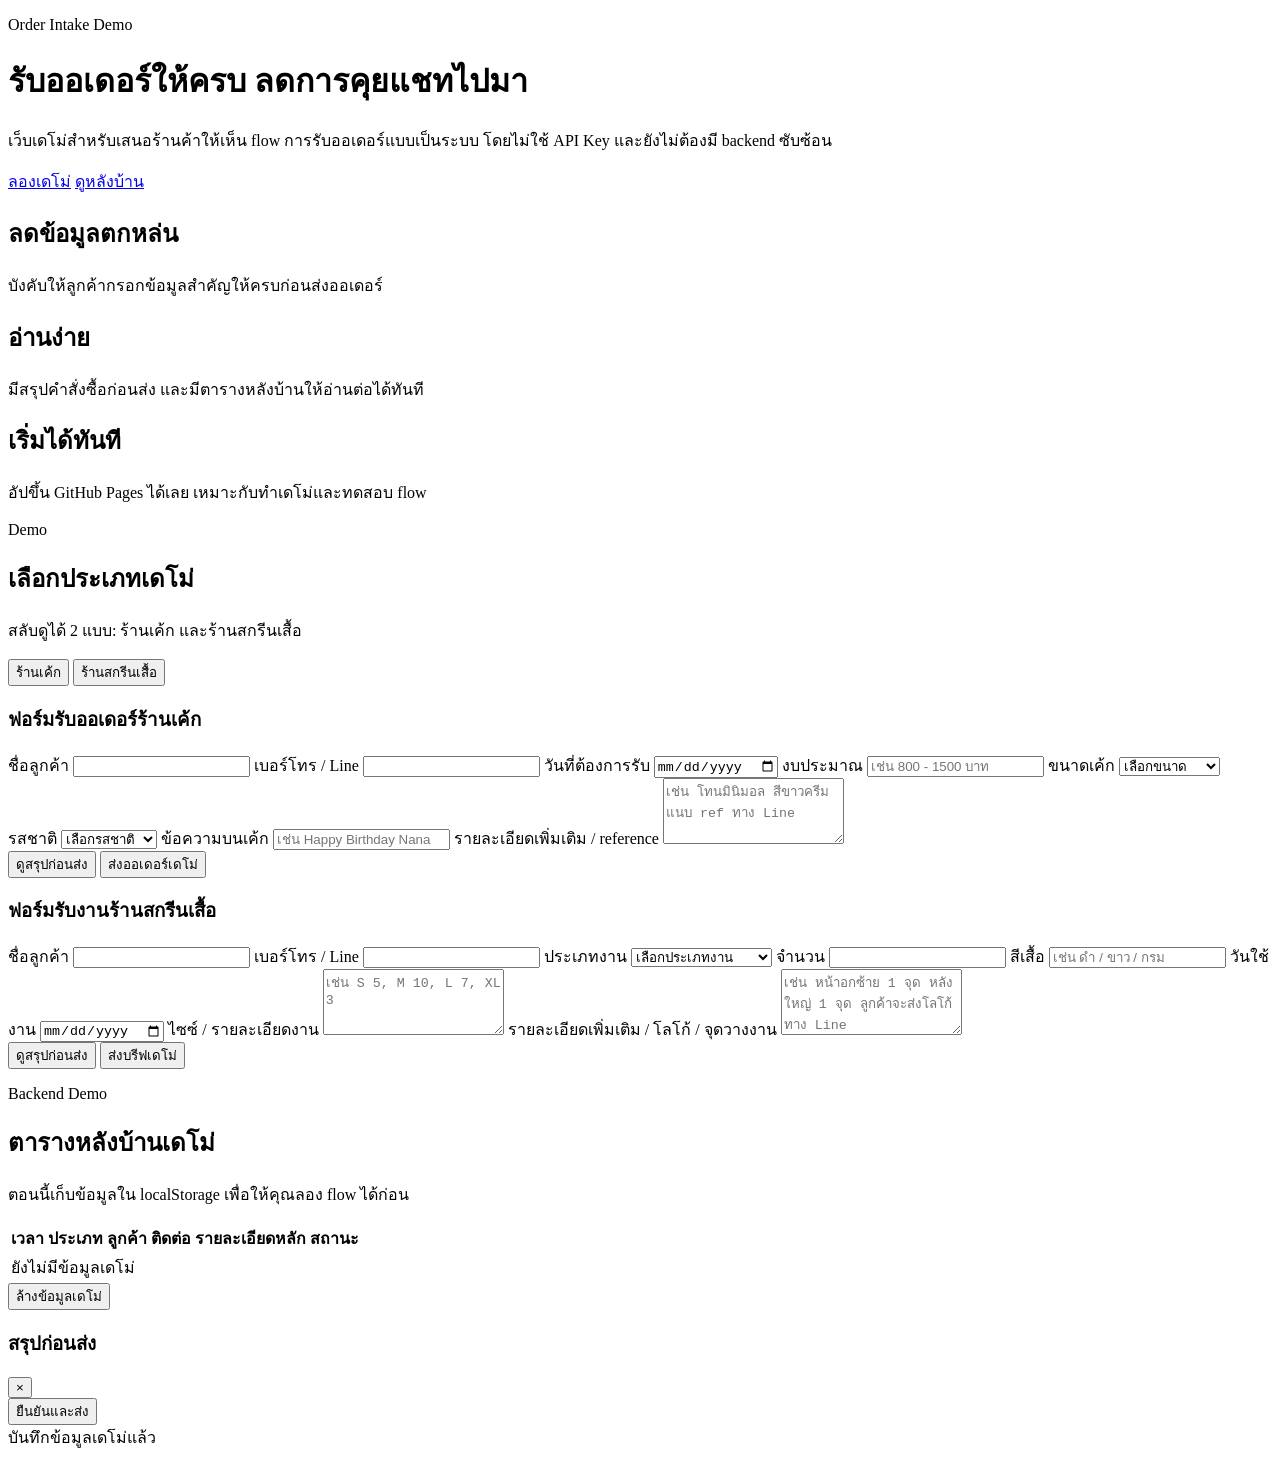
==== orderflow-demo.html @ e68b8a7e "Create orderflow-demo.html" ====
<!-- index.html -->
<!DOCTYPE html>
<html lang="th">
<head>
  <meta charset="UTF-8" />
  <meta name="viewport" content="width=device-width, initial-scale=1.0" />
  <title>OrderFlow Demo</title>
  <link rel="stylesheet" href="style.css" />
</head>
<body>
  <header class="site-header">
    <div class="container">
      <p class="eyebrow">Order Intake Demo</p>
      <h1>รับออเดอร์ให้ครบ ลดการคุยแชทไปมา</h1>
      <p class="lead">
        เว็บเดโม่สำหรับเสนอร้านค้าให้เห็น flow การรับออเดอร์แบบเป็นระบบ
        โดยไม่ใช้ API Key และยังไม่ต้องมี backend ซับซ้อน
      </p>
      <div class="hero-actions">
        <a href="#demo" class="btn btn-primary">ลองเดโม่</a>
        <a href="#backend" class="btn btn-secondary">ดูหลังบ้าน</a>
      </div>
    </div>
  </header>

  <main>
    <section class="section">
      <div class="container grid-3">
        <article class="card">
          <h2>ลดข้อมูลตกหล่น</h2>
          <p>บังคับให้ลูกค้ากรอกข้อมูลสำคัญให้ครบก่อนส่งออเดอร์</p>
        </article>
        <article class="card">
          <h2>อ่านง่าย</h2>
          <p>มีสรุปคำสั่งซื้อก่อนส่ง และมีตารางหลังบ้านให้อ่านต่อได้ทันที</p>
        </article>
        <article class="card">
          <h2>เริ่มได้ทันที</h2>
          <p>อัปขึ้น GitHub Pages ได้เลย เหมาะกับทำเดโม่และทดสอบ flow</p>
        </article>
      </div>
    </section>

    <section id="demo" class="section section-alt">
      <div class="container">
        <div class="section-head">
          <p class="eyebrow">Demo</p>
          <h2>เลือกประเภทเดโม่</h2>
          <p>สลับดูได้ 2 แบบ: ร้านเค้ก และร้านสกรีนเสื้อ</p>
        </div>

        <div class="tabs">
          <button class="tab active" data-target="cakeForm">ร้านเค้ก</button>
          <button class="tab" data-target="printForm">ร้านสกรีนเสื้อ</button>
        </div>

        <div class="demo-wrapper">
          <form id="cakeForm" class="order-form active">
            <h3>ฟอร์มรับออเดอร์ร้านเค้ก</h3>
            <div class="form-grid">
              <label>
                ชื่อลูกค้า
                <input type="text" name="customerName" required />
              </label>
              <label>
                เบอร์โทร / Line
                <input type="text" name="contact" required />
              </label>
              <label>
                วันที่ต้องการรับ
                <input type="date" name="pickupDate" required />
              </label>
              <label>
                งบประมาณ
                <input type="text" name="budget" placeholder="เช่น 800 - 1500 บาท" required />
              </label>
              <label>
                ขนาดเค้ก
                <select name="cakeSize" required>
                  <option value="">เลือกขนาด</option>
                  <option>1 ปอนด์</option>
                  <option>2 ปอนด์</option>
                  <option>3 ปอนด์</option>
                  <option>4 ปอนด์ขึ้นไป</option>
                </select>
              </label>
              <label>
                รสชาติ
                <select name="flavor" required>
                  <option value="">เลือกรสชาติ</option>
                  <option>วานิลลา</option>
                  <option>ช็อกโกแลต</option>
                  <option>สตรอว์เบอร์รี</option>
                  <option>มะพร้าว</option>
                  <option>อื่นๆ</option>
                </select>
              </label>
              <label class="full">
                ข้อความบนเค้ก
                <input type="text" name="messageOnCake" placeholder="เช่น Happy Birthday Nana" />
              </label>
              <label class="full">
                รายละเอียดเพิ่มเติม / reference
                <textarea name="notes" rows="4" placeholder="เช่น โทนมินิมอล สีขาวครีม แนบ ref ทาง Line"></textarea>
              </label>
            </div>

            <div class="form-actions">
              <button type="button" class="btn btn-secondary preview-btn">ดูสรุปก่อนส่ง</button>
              <button type="submit" class="btn btn-primary">ส่งออเดอร์เดโม่</button>
            </div>
          </form>

          <form id="printForm" class="order-form">
            <h3>ฟอร์มรับงานร้านสกรีนเสื้อ</h3>
            <div class="form-grid">
              <label>
                ชื่อลูกค้า
                <input type="text" name="customerName" required />
              </label>
              <label>
                เบอร์โทร / Line
                <input type="text" name="contact" required />
              </label>
              <label>
                ประเภทงาน
                <select name="jobType" required>
                  <option value="">เลือกประเภทงาน</option>
                  <option>สกรีนเสื้อยืด</option>
                  <option>เสื้อทีม / เสื้อกิจกรรม</option>
                  <option>เสื้อกีฬา</option>
                  <option>งานพิมพ์อื่นๆ</option>
                </select>
              </label>
              <label>
                จำนวน
                <input type="number" name="quantity" min="1" required />
              </label>
              <label>
                สีเสื้อ
                <input type="text" name="shirtColor" placeholder="เช่น ดำ / ขาว / กรม" required />
              </label>
              <label>
                วันใช้งาน
                <input type="date" name="deadline" required />
              </label>
              <label class="full">
                ไซซ์ / รายละเอียดงาน
                <textarea name="sizes" rows="4" placeholder="เช่น S 5, M 10, L 7, XL 3"></textarea>
              </label>
              <label class="full">
                รายละเอียดเพิ่มเติม / โลโก้ / จุดวางงาน
                <textarea name="notes" rows="4" placeholder="เช่น หน้าอกซ้าย 1 จุด หลังใหญ่ 1 จุด ลูกค้าจะส่งโลโก้ทาง Line"></textarea>
              </label>
            </div>

            <div class="form-actions">
              <button type="button" class="btn btn-secondary preview-btn">ดูสรุปก่อนส่ง</button>
              <button type="submit" class="btn btn-primary">ส่งบรีฟเดโม่</button>
            </div>
          </form>
        </div>
      </div>
    </section>

    <section id="backend" class="section">
      <div class="container">
        <div class="section-head">
          <p class="eyebrow">Backend Demo</p>
          <h2>ตารางหลังบ้านเดโม่</h2>
          <p>ตอนนี้เก็บข้อมูลใน localStorage เพื่อให้คุณลอง flow ได้ก่อน</p>
        </div>

        <div class="table-wrap">
          <table>
            <thead>
              <tr>
                <th>เวลา</th>
                <th>ประเภท</th>
                <th>ลูกค้า</th>
                <th>ติดต่อ</th>
                <th>รายละเอียดหลัก</th>
                <th>สถานะ</th>
              </tr>
            </thead>
            <tbody id="backendTableBody">
              <tr>
                <td colspan="6" class="empty-state">ยังไม่มีข้อมูลเดโม่</td>
              </tr>
            </tbody>
          </table>
        </div>

        <div class="backend-actions">
          <button id="clearDemoData" class="btn btn-danger">ล้างข้อมูลเดโม่</button>
        </div>
      </div>
    </section>
  </main>

  <div id="summaryModal" class="modal hidden">
    <div class="modal-card">
      <div class="modal-head">
        <h3>สรุปก่อนส่ง</h3>
        <button id="closeModal" class="icon-btn" type="button">×</button>
      </div>
      <div id="summaryContent" class="summary-content"></div>
      <div class="modal-actions">
        <button id="confirmSubmit" class="btn btn-primary" type="button">ยืนยันและส่ง</button>
      </div>
    </div>
  </div>

  <div id="toast" class="toast hidden">บันทึกข้อมูลเดโม่แล้ว</div>

  <script src="script.js"></script>
</body>
</html>
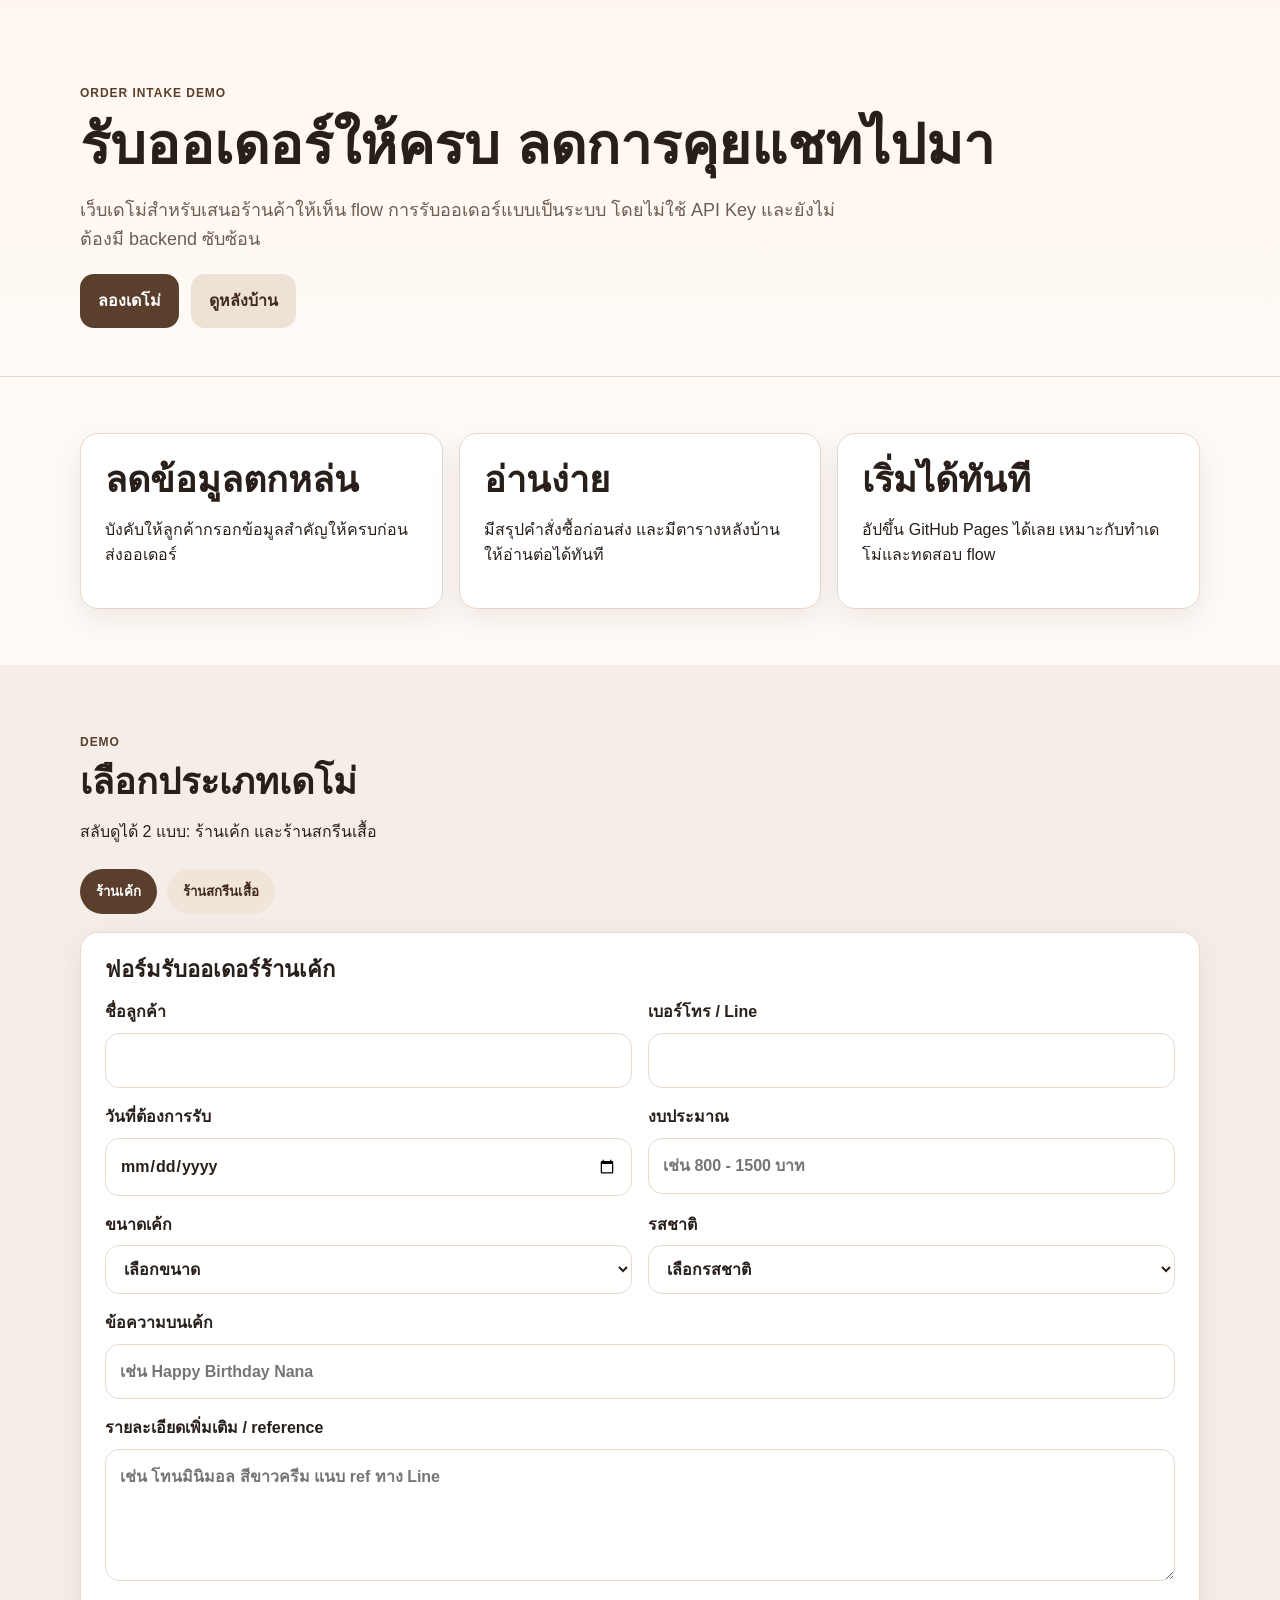
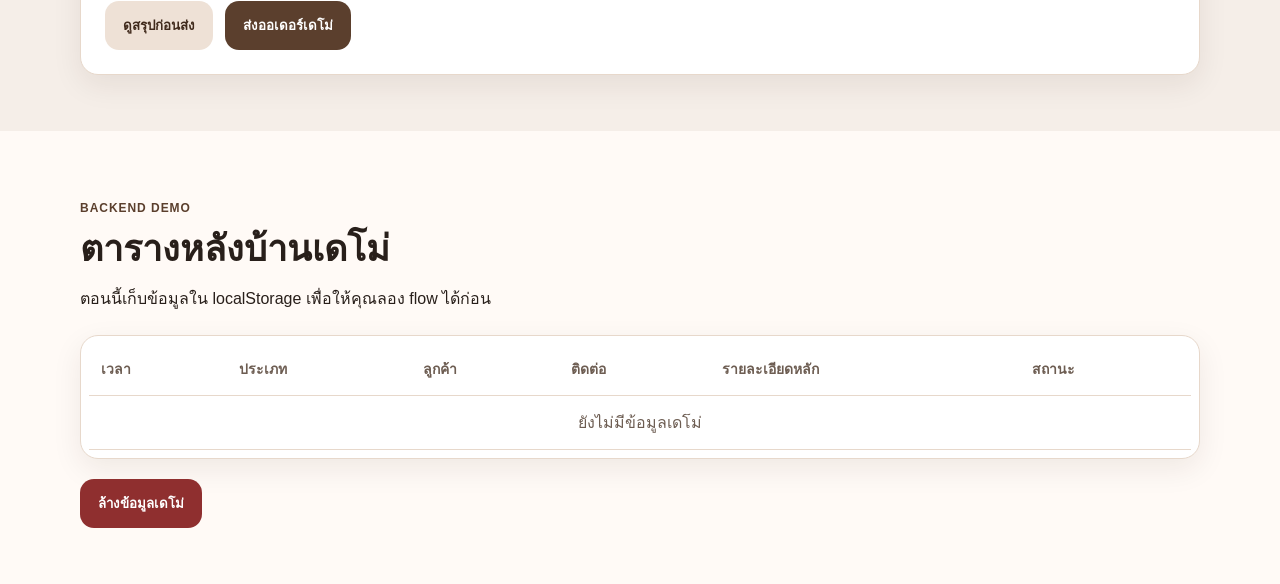
==== commit cada6bc4: "Update orderflow-demo.html" ====
--- a/orderflow-demo.html
+++ b/orderflow-demo.html
@@ -5,7 +5,7 @@
   <meta charset="UTF-8" />
   <meta name="viewport" content="width=device-width, initial-scale=1.0" />
   <title>OrderFlow Demo</title>
-  <link rel="stylesheet" href="style.css" />
+  <link rel="stylesheet" href="orderflow-style.css" />
 </head>
 <body>
   <header class="site-header">
@@ -213,6 +213,6 @@
 
   <div id="toast" class="toast hidden">บันทึกข้อมูลเดโม่แล้ว</div>
 
-  <script src="script.js"></script>
+  <script src="orderflow-script.js"></script>
 </body>
 </html>
--- a/orderflow-style.css
+++ b/orderflow-style.css
@@ -0,0 +1,310 @@
+:root {
+  --bg: #fffaf6;
+  --surface: #ffffff;
+  --surface-muted: #f5eee8;
+  --text: #281f1a;
+  --text-soft: #6d5d52;
+  --line: #e7d8cb;
+  --primary: #5b3f2d;
+  --primary-strong: #402a1c;
+  --danger: #8f2f2f;
+  --shadow: 0 10px 30px rgba(46, 25, 12, 0.08);
+  --radius: 18px;
+}
+
+* { box-sizing: border-box; }
+html { scroll-behavior: smooth; }
+
+body {
+  margin: 0;
+  font-family: -apple-system, BlinkMacSystemFont, "Segoe UI", sans-serif;
+  background: var(--bg);
+  color: var(--text);
+  line-height: 1.6;
+}
+
+.container {
+  width: min(1120px, calc(100% - 32px));
+  margin: 0 auto;
+}
+
+.site-header {
+  padding: 72px 0 48px;
+  background: linear-gradient(180deg, #fff6ef 0%, #fffaf6 100%);
+  border-bottom: 1px solid var(--line);
+}
+
+.eyebrow {
+  color: var(--primary);
+  font-weight: 700;
+  text-transform: uppercase;
+  letter-spacing: 0.08em;
+  font-size: 12px;
+  margin-bottom: 8px;
+}
+
+h1, h2, h3 {
+  line-height: 1.2;
+  margin: 0 0 12px;
+}
+
+h1 { font-size: clamp(32px, 5vw, 56px); }
+h2 { font-size: clamp(24px, 4vw, 36px); }
+h3 { font-size: 22px; }
+
+.lead {
+  max-width: 760px;
+  color: var(--text-soft);
+  font-size: 18px;
+}
+
+.hero-actions,
+.form-actions,
+.backend-actions,
+.modal-actions {
+  display: flex;
+  gap: 12px;
+  flex-wrap: wrap;
+  margin-top: 20px;
+}
+
+.section { padding: 56px 0; }
+.section-alt { background: var(--surface-muted); }
+
+.grid-3 {
+  display: grid;
+  grid-template-columns: repeat(3, minmax(0, 1fr));
+  gap: 16px;
+}
+
+.card,
+.order-form,
+.modal-card,
+.table-wrap {
+  background: var(--surface);
+  border: 1px solid var(--line);
+  border-radius: var(--radius);
+  box-shadow: var(--shadow);
+}
+
+.card {
+  padding: 24px;
+}
+
+.section-head {
+  margin-bottom: 24px;
+}
+
+.tabs {
+  display: flex;
+  gap: 10px;
+  margin-bottom: 18px;
+  flex-wrap: wrap;
+}
+
+.tab,
+.btn,
+.icon-btn {
+  border: none;
+  cursor: pointer;
+  transition: 0.2s ease;
+}
+
+.tab {
+  padding: 12px 16px;
+  border-radius: 999px;
+  background: #f1e4d8;
+  color: var(--primary-strong);
+  font-weight: 700;
+}
+
+.tab.active {
+  background: var(--primary);
+  color: #fff;
+}
+
+.demo-wrapper {
+  display: block;
+}
+
+.order-form {
+  display: none;
+  padding: 24px;
+}
+
+.order-form.active {
+  display: block;
+}
+
+.form-grid {
+  display: grid;
+  grid-template-columns: repeat(2, minmax(0, 1fr));
+  gap: 16px;
+  margin-top: 16px;
+}
+
+label {
+  display: flex;
+  flex-direction: column;
+  font-weight: 600;
+  gap: 8px;
+}
+
+label.full {
+  grid-column: 1 / -1;
+}
+
+input,
+select,
+textarea {
+  width: 100%;
+  padding: 14px 14px;
+  border-radius: 14px;
+  border: 1px solid var(--line);
+  background: #fff;
+  font: inherit;
+  color: var(--text);
+}
+
+textarea {
+  resize: vertical;
+}
+
+.btn {
+  padding: 14px 18px;
+  border-radius: 14px;
+  font-weight: 700;
+  text-decoration: none;
+  display: inline-flex;
+  align-items: center;
+  justify-content: center;
+}
+
+.btn-primary {
+  background: var(--primary);
+  color: #fff;
+}
+
+.btn-primary:hover {
+  background: var(--primary-strong);
+}
+
+.btn-secondary {
+  background: #eee1d6;
+  color: var(--primary-strong);
+}
+
+.btn-secondary:hover {
+  background: #e3d2c4;
+}
+
+.btn-danger {
+  background: var(--danger);
+  color: #fff;
+}
+
+.table-wrap {
+  overflow-x: auto;
+  padding: 8px;
+}
+
+table {
+  width: 100%;
+  border-collapse: collapse;
+}
+
+th, td {
+  text-align: left;
+  padding: 14px 12px;
+  border-bottom: 1px solid var(--line);
+  vertical-align: top;
+}
+
+th {
+  font-size: 14px;
+  color: var(--text-soft);
+}
+
+.empty-state {
+  text-align: center;
+  color: var(--text-soft);
+}
+
+.modal {
+  position: fixed;
+  inset: 0;
+  background: rgba(28, 18, 11, 0.5);
+  display: grid;
+  place-items: center;
+  padding: 16px;
+  z-index: 20;
+}
+
+.modal.hidden,
+.toast.hidden {
+  display: none;
+}
+
+.modal-card {
+  width: min(720px, 100%);
+  padding: 20px;
+}
+
+.modal-head {
+  display: flex;
+  justify-content: space-between;
+  align-items: center;
+  margin-bottom: 16px;
+}
+
+.icon-btn {
+  width: 38px;
+  height: 38px;
+  border-radius: 999px;
+  background: #f2e7dd;
+  font-size: 24px;
+  line-height: 1;
+}
+
+.summary-content dl {
+  margin: 0;
+  display: grid;
+  grid-template-columns: 180px 1fr;
+  gap: 10px 14px;
+}
+
+.summary-content dt {
+  font-weight: 700;
+}
+
+.summary-content dd {
+  margin: 0;
+  color: var(--text-soft);
+}
+
+.toast {
+  position: fixed;
+  bottom: 20px;
+  right: 20px;
+  background: #2e2017;
+  color: #fff;
+  padding: 14px 16px;
+  border-radius: 14px;
+  box-shadow: var(--shadow);
+  z-index: 30;
+}
+
+@media (max-width: 860px) {
+  .grid-3,
+  .form-grid {
+    grid-template-columns: 1fr;
+  }
+
+  .summary-content dl {
+    grid-template-columns: 1fr;
+  }
+
+  .site-header {
+    padding-top: 56px;
+  }
+}
